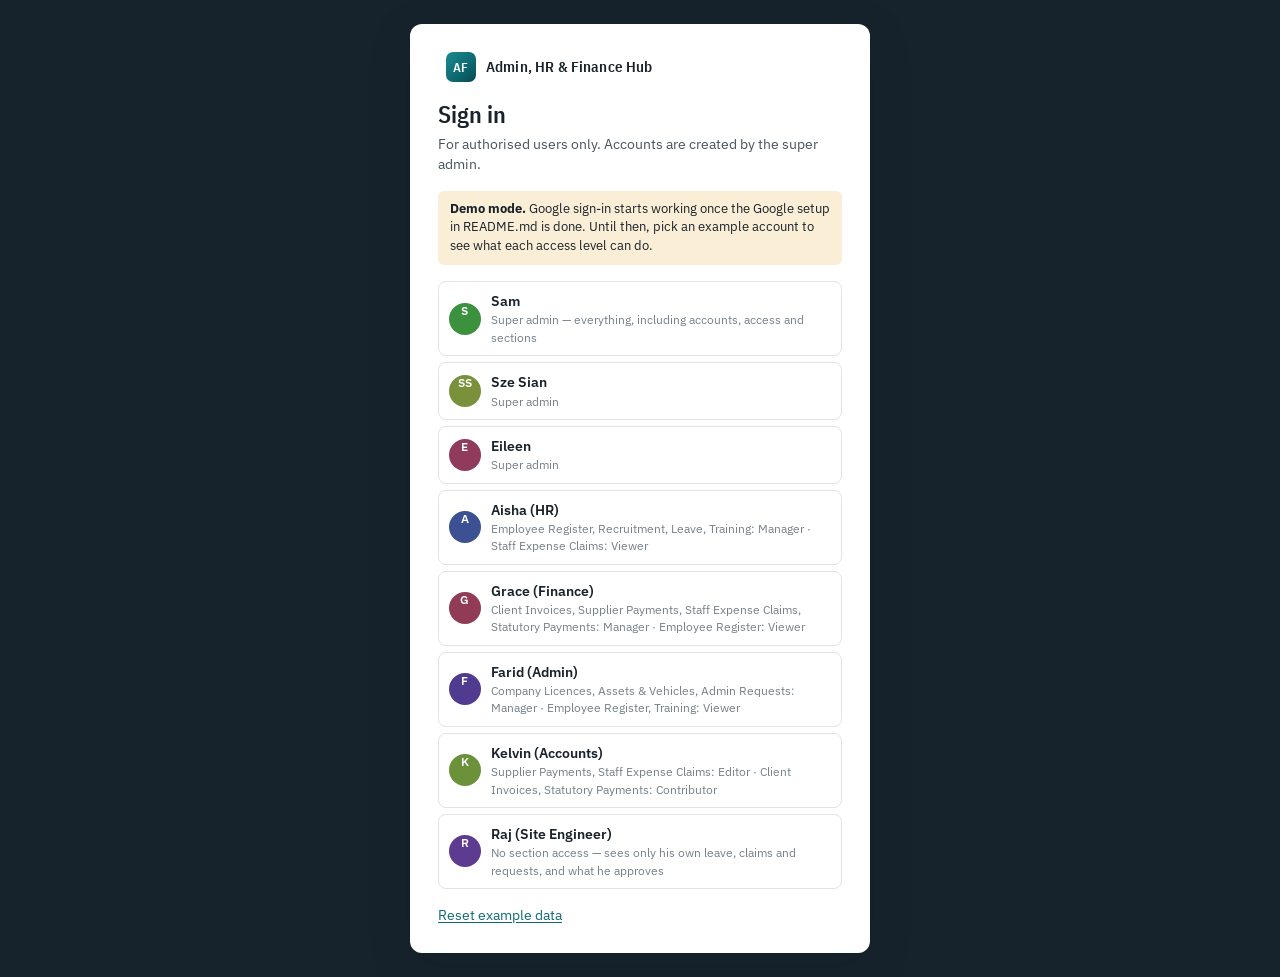
==== index.html @ f68fc32e "Admin, HR & Finance Hub: staff, leave, training, licences, assets, invoices, payments, claims and st" ====
<!doctype html>
<html lang="en">
<head>
  <meta charset="utf-8">
  <meta name="viewport" content="width=device-width,initial-scale=1">
  <title>Admin, HR &amp; Finance Hub</title>
  <meta name="description" content="Company licences, assets, staff records, leave, training, client invoices, supplier payments, expense claims and statutory payments in one place.">
  <link rel="preconnect" href="https://fonts.googleapis.com">
  <link rel="preconnect" href="https://fonts.gstatic.com" crossorigin>
  <link rel="stylesheet" href="https://fonts.googleapis.com/css2?family=IBM+Plex+Mono:wght@500&family=IBM+Plex+Sans+Condensed:wght@500;600&family=IBM+Plex+Sans:wght@400;500;600&display=swap">
  <link rel="stylesheet" href="assets/style.css?v=1">
</head>
<body>
  <div id="app">
    <div class="boot">Loading Admin, HR &amp; Finance Hub…</div>
  </div>
  <div id="drawer" class="drawer" hidden></div>
  <div id="toast" class="toast" role="status" aria-live="polite" hidden></div>
  <noscript>Admin, HR &amp; Finance Hub needs JavaScript turned on.</noscript>

  <script src="config.js?v=1"></script>
  <script src="assets/core.js?v=1"></script>
  <script src="assets/templates.js?v=1"></script>
  <script src="assets/archive.js?v=1"></script>
  <script src="assets/api.js?v=1"></script>
  <script src="assets/app.js?v=1"></script>
</body>
</html>
---- assets/style.css ----
/* Layout: dark slate sidebar + pale steel workspace; dense, scannable boards and tables. */
:root {
  --bg: #f2f4f3;
  --surface: #ffffff;
  --surface-2: #f7f8f7;
  --line: #e0e4e2;
  --line-strong: #c6ccc9;
  --ink: #18222a;
  --ink-2: #47545e;
  --ink-3: #75818a;
  --accent: #0e6b73;
  --accent-ink: #ffffff;
  --accent-soft: #dcf0f1;
  --ok: #2c7a4b;
  --ok-soft: #e1f1e7;
  --warn: #a96300;
  --warn-soft: #fbeed6;
  --crit: #b1271f;
  --crit-soft: #f9e0dd;
  --side: #17232c;
  --side-2: #22313c;
  --side-ink: #b9c6cf;
  --side-hi: #ffffff;
  /* option colours: strong (text / fills) and soft (chip backgrounds) */
  --gray: #66727b; --gray-soft: #eceeed;
  --blue: #2a6aa0; --blue-soft: #e1ecf6;
  --teal: #1f7f7a; --teal-soft: #ddf1ef;
  --green: #2c7a4b; --green-soft: #e1f1e7;
  --amber: #a96300; --amber-soft: #fbeed6;
  --red: #b1271f; --red-soft: #f9e0dd;
  --purple: #6b4aa3; --purple-soft: #ece6f6;
  --shadow: 0 1px 2px rgba(16, 28, 38, .07), 0 1px 1px rgba(16, 28, 38, .04);
  --shadow-lg: 0 12px 40px rgba(16, 28, 38, .22);
  --font: "IBM Plex Sans", "Segoe UI", system-ui, -apple-system, sans-serif;
  --cond: "IBM Plex Sans Condensed", "IBM Plex Sans", "Arial Narrow", system-ui, sans-serif;
  --mono: "IBM Plex Mono", ui-monospace, Consolas, monospace;
  --r: 8px;
  color-scheme: light;
}
@media (prefers-color-scheme: dark) {
  :root {
    --bg: #11171c;
    --surface: #182128;
    --surface-2: #1d272f;
    --line: #2a3640;
    --line-strong: #3a4853;
    --ink: #e3e9ed;
    --ink-2: #a8b4bd;
    --ink-3: #7b8892;
    --accent: #5cc3c9;
    --accent-ink: #062426;
    --accent-soft: #123538;
    --ok: #6cc28f;
    --ok-soft: #17301f;
    --warn: #e3aa4c;
    --warn-soft: #34280f;
    --crit: #f08b81;
    --crit-soft: #3b1d1a;
    --side: #0c1216;
    --side-2: #17222a;
    --side-ink: #9eadb8;
    --side-hi: #ffffff;
    --gray: #a3adb5; --gray-soft: #262f36;
    --blue: #7fb3e0; --blue-soft: #1a2c3c;
    --teal: #6fcbc4; --teal-soft: #15302e;
    --green: #6cc28f; --green-soft: #17301f;
    --amber: #e3aa4c; --amber-soft: #34280f;
    --red: #f08b81; --red-soft: #3b1d1a;
    --purple: #b9a0e6; --purple-soft: #2a2238;
    --shadow: 0 1px 2px rgba(0, 0, 0, .35);
    --shadow-lg: 0 12px 40px rgba(0, 0, 0, .55);
    color-scheme: dark;
  }
}

* { box-sizing: border-box; }
html, body { margin: 0; }
body {
  background: var(--bg);
  color: var(--ink);
  font: 14px/1.45 var(--font);
  -webkit-font-smoothing: antialiased;
}
[hidden] { display: none !important; }
a { color: var(--accent); }
button, input, select, textarea { font: inherit; color: inherit; }
:focus-visible { outline: 2px solid var(--accent); outline-offset: 2px; }
h1, h2, h3 { text-wrap: balance; margin: 0; }
.boot { padding: 48px 24px; color: var(--ink-3); }
.muted { color: var(--ink-3); }
.grow { flex: 1 1 auto; }

/* ---------- shell ---------- */
.shell { display: grid; grid-template-columns: 236px minmax(0, 1fr); min-height: 100vh; }
.side {
  background: var(--side); color: var(--side-ink); display: flex; flex-direction: column;
  position: sticky; top: 0; height: 100vh; padding: 18px 12px; gap: 16px; overflow-y: auto;
}
.brand { display: flex; align-items: center; gap: 10px; padding: 0 8px; }
.mark {
  width: 30px; height: 30px; border-radius: 7px; flex: none;
  background: linear-gradient(135deg, #1a8a92, #0e6b73 55%, #08494f);
  display: grid; place-items: center; color: #fff; font: 600 13px var(--cond); letter-spacing: .04em;
}
.brand b { display: block; color: var(--side-hi); font: 600 15px/1.2 var(--cond); letter-spacing: .01em; }
.brand small { display: block; font-size: 11px; letter-spacing: .08em; text-transform: uppercase; color: var(--side-ink); opacity: .8; }
.nav { display: flex; flex-direction: column; gap: 2px; }
.nav-h { font: 600 10.5px var(--cond); letter-spacing: .12em; text-transform: uppercase; color: var(--side-ink); opacity: .65; padding: 12px 10px 4px; }
.nav a {
  display: flex; align-items: center; gap: 10px; padding: 7px 10px; border-radius: 6px;
  color: var(--side-ink); text-decoration: none; font-weight: 500; min-width: 0;
}
.nav a .lbl { white-space: nowrap; overflow: hidden; text-overflow: ellipsis; }
.nav a:hover { background: var(--side-2); color: var(--side-hi); }
.nav a.on { background: var(--side-2); color: var(--side-hi); box-shadow: inset 2px 0 0 #9a7fd0; }
.nav svg { width: 17px; height: 17px; flex: none; stroke: currentColor; fill: none; stroke-width: 1.7; stroke-linecap: round; stroke-linejoin: round; }
.nav .count { margin-left: auto; font: 500 11px var(--mono); background: #8a2a22; color: #fff; padding: 1px 6px; border-radius: 9px; }
.smark { width: 18px; height: 18px; border-radius: 4px; flex: none; display: inline-grid; place-items: center; color: #fff; font: 600 10.5px var(--cond); vertical-align: -4px; }
.side-foot { margin-top: auto; display: flex; flex-direction: column; gap: 10px; padding: 0 6px; }
.me { display: flex; align-items: center; gap: 9px; min-width: 0; }
.me .who { min-width: 0; }
.me b { display: block; color: var(--side-hi); font-weight: 500; white-space: nowrap; overflow: hidden; text-overflow: ellipsis; }
.me small { display: block; font-size: 11px; white-space: nowrap; overflow: hidden; text-overflow: ellipsis; }
.side-foot .links { display: flex; gap: 12px; font-size: 12.5px; }
.side-foot .links button { background: none; border: 0; padding: 0; color: var(--side-ink); cursor: pointer; text-decoration: underline; text-underline-offset: 3px; }
.side-foot .links button:hover { color: var(--side-hi); }

.main { min-width: 0; padding: 22px 28px 48px; display: flex; flex-direction: column; gap: 16px; }
.banner {
  background: var(--warn-soft); color: var(--ink); border: 1px solid color-mix(in srgb, var(--warn) 35%, transparent);
  border-radius: var(--r); padding: 8px 12px; display: flex; flex-wrap: wrap; gap: 6px 14px; align-items: center; font-size: 13px;
}
.banner b { color: var(--warn); }
.banner button { background: none; border: 0; padding: 0; color: var(--accent); cursor: pointer; text-decoration: underline; font-size: 13px; }

/* ---------- headers, toolbars, buttons ---------- */
.head { display: flex; flex-wrap: wrap; align-items: flex-end; justify-content: space-between; gap: 12px; }
.head h1 { font: 600 24px/1.15 var(--cond); letter-spacing: .005em; }
.head .sub { color: var(--ink-3); margin-top: 3px; max-width: 75ch; }
.crumb { font-size: 12.5px; color: var(--ink-3); margin-bottom: 4px; }
.crumb a { color: var(--ink-3); }
.toolbar { display: flex; flex-wrap: wrap; gap: 8px; align-items: center; }
.toolbar .grow { flex: 1 1 220px; }
.toolbar select, .toolbar input[type=search] {
  height: 34px; border: 1px solid var(--line-strong); background: var(--surface); border-radius: 6px; padding: 0 10px; min-width: 0;
}
.toolbar input[type=search] { width: 100%; }
.btn {
  height: 34px; padding: 0 14px; border-radius: 6px; border: 1px solid var(--line-strong); background: var(--surface);
  font-weight: 500; cursor: pointer; display: inline-flex; align-items: center; gap: 6px; white-space: nowrap; text-decoration: none; color: var(--ink);
}
.btn:hover { border-color: var(--ink-3); }
.btn.primary { background: var(--accent); border-color: var(--accent); color: var(--accent-ink); }
.btn.primary:hover { filter: brightness(1.08); }
.btn.danger { color: var(--crit); border-color: color-mix(in srgb, var(--crit) 45%, transparent); }
.btn.danger.armed { background: var(--crit); color: #fff; }
.btn:disabled { opacity: .55; cursor: default; }
.btn.sm { height: 28px; padding: 0 10px; font-size: 13px; }
.ibtn { width: 26px; height: 26px; border-radius: 5px; border: 1px solid var(--line); background: var(--surface); cursor: pointer; color: var(--ink-2); padding: 0; }
.ibtn:hover:not(:disabled) { border-color: var(--ink-3); color: var(--ink); }
.ibtn:disabled { opacity: .35; cursor: default; }
.linkbtn { background: none; border: 0; padding: 0; color: var(--accent); cursor: pointer; text-decoration: underline; text-underline-offset: 2px; text-align: left; }
.seg { display: inline-flex; border: 1px solid var(--line-strong); border-radius: 6px; overflow: hidden; }
.seg button { height: 32px; padding: 0 12px; border: 0; background: var(--surface); cursor: pointer; font-weight: 500; color: var(--ink-2); }
.seg button + button { border-left: 1px solid var(--line-strong); }
.seg button.on { background: var(--accent-soft); color: var(--accent); }

/* ---------- chips, avatars, colours ---------- */
.chip {
  display: inline-flex; align-items: center; gap: 4px; height: 20px; padding: 0 7px; border-radius: 4px;
  font-size: 11.5px; font-weight: 500; white-space: nowrap; background: var(--surface-2); color: var(--ink-2); border: 1px solid var(--line);
}
.chip.ok { background: var(--ok-soft); color: var(--ok); border-color: transparent; }
.chip.warn { background: var(--warn-soft); color: var(--warn); border-color: transparent; }
.chip.crit { background: var(--crit-soft); color: var(--crit); border-color: transparent; }
.chip.info { background: var(--accent-soft); color: var(--accent); border-color: transparent; }
.c-gray { background: var(--gray-soft); color: var(--gray); border-color: transparent; }
.c-blue { background: var(--blue-soft); color: var(--blue); border-color: transparent; }
.c-teal { background: var(--teal-soft); color: var(--teal); border-color: transparent; }
.c-green { background: var(--green-soft); color: var(--green); border-color: transparent; }
.c-amber { background: var(--amber-soft); color: var(--amber); border-color: transparent; }
.c-red { background: var(--red-soft); color: var(--red); border-color: transparent; }
.c-purple { background: var(--purple-soft); color: var(--purple); border-color: transparent; }
.f-gray { background: var(--gray); } .f-blue { background: var(--blue); } .f-teal { background: var(--teal); }
.f-green { background: var(--green); } .f-amber { background: var(--amber); } .f-red { background: var(--red); } .f-purple { background: var(--purple); }
.dot { width: 9px; height: 9px; border-radius: 50%; flex: none; display: inline-block; }
.av {
  width: 24px; height: 24px; border-radius: 50%; flex: none; display: inline-grid; place-items: center;
  color: #fff; font: 600 10.5px var(--font); letter-spacing: .02em;
}
.av.lg { width: 32px; height: 32px; font-size: 12px; }
.avs { display: inline-flex; }
.avs .av { box-shadow: 0 0 0 2px var(--surface); }
.avs .av + .av { margin-left: -6px; }
.av.more { background: var(--line-strong); color: var(--ink); }
.who { display: inline-flex; align-items: center; gap: 6px; }
.pbar { display: inline-block; width: 54px; height: 6px; border-radius: 3px; background: var(--line); overflow: hidden; vertical-align: middle; }
.pbar i { display: block; height: 100%; background: var(--accent); }

/* ---------- dashboard ---------- */
.scards { display: grid; grid-template-columns: repeat(auto-fill, minmax(290px, 1fr)); gap: 14px; }
.scard {
  background: var(--surface); border: 1px solid var(--line); border-radius: var(--r); padding: 14px 16px;
  display: flex; flex-direction: column; gap: 12px; text-decoration: none; color: var(--ink); min-width: 0;
}
.scard:hover { border-color: var(--line-strong); box-shadow: var(--shadow); }
.sc-h { display: flex; align-items: center; gap: 8px; }
.sc-h b { font: 600 16px var(--cond); flex: 1; min-width: 0; white-space: nowrap; overflow: hidden; text-overflow: ellipsis; }
.sc-n { display: grid; grid-template-columns: repeat(3, minmax(0, 1fr)); gap: 8px; }
.sc-t { display: flex; flex-wrap: wrap; gap: 4px 14px; font-size: 12.5px; color: var(--ink-3); }
.sc-t b { color: var(--ink); font-variant-numeric: tabular-nums; }
.kpi { min-width: 0; }
.kpi .v { font: 600 22px/1.15 var(--cond); font-variant-numeric: tabular-nums; white-space: nowrap; overflow: hidden; text-overflow: ellipsis; }
.kpi .v.warn { color: var(--warn); }
.kpi .v.crit { color: var(--crit); }
.kpi .l { font-weight: 500; font-size: 12.5px; margin-top: 2px; }
.kpi .s { font-size: 12px; color: var(--ink-3); }
.segbar { display: flex; height: 8px; border-radius: 4px; overflow: hidden; gap: 2px; }
.segbar i { display: block; min-width: 3px; }
.seglegend { display: flex; flex-wrap: wrap; gap: 3px 12px; font-size: 11.5px; color: var(--ink-3); }
.seglegend i { display: inline-block; width: 8px; height: 8px; border-radius: 2px; margin-right: 5px; }
.grid2 { display: grid; grid-template-columns: minmax(0, 1fr) minmax(0, 1fr); gap: 14px; align-items: start; }
.panel { background: var(--surface); border: 1px solid var(--line); border-radius: var(--r); padding: 14px 16px; display: flex; flex-direction: column; gap: 10px; min-width: 0; }
.panel h2 { font: 600 12px var(--cond); text-transform: uppercase; letter-spacing: .09em; color: var(--ink-3); }
.panel .ph { display: flex; justify-content: space-between; align-items: baseline; gap: 10px; }
.panel .ph a { font-size: 12.5px; }
.alerts { list-style: none; margin: 0; padding: 0; display: flex; flex-direction: column; }
.alerts li { display: grid; grid-template-columns: 4px minmax(0, 1fr) auto; gap: 10px; align-items: center; padding: 8px 0; border-top: 1px solid var(--line); cursor: pointer; }
.alerts li:first-child { border-top: 0; }
.alerts li:hover .at { color: var(--accent); }
.alerts .sev { align-self: stretch; border-radius: 2px; background: var(--warn); }
.alerts .sev.crit { background: var(--crit); }
.alerts .sev.none, .alerts .sev:not(.crit):not(.warn) { background: var(--line); }
.alerts .at { font-weight: 500; white-space: nowrap; overflow: hidden; text-overflow: ellipsis; }
.alerts .am { font-size: 12px; color: var(--ink-3); }
.empty { color: var(--ink-3); padding: 14px 0; }
.empty-state { text-align: center; padding: 36px 16px; color: var(--ink-3); background: var(--surface); border: 1px dashed var(--line-strong); border-radius: var(--r); }
.empty-state b { display: block; color: var(--ink); font-size: 15px; margin-bottom: 4px; }

/* ---------- tables ---------- */
.tablewrap { overflow-x: auto; background: var(--surface); border: 1px solid var(--line); border-radius: var(--r); }
table.t { width: 100%; border-collapse: collapse; font-size: 13px; }
.t th {
  text-align: left; font: 600 11.5px var(--cond); letter-spacing: .07em; text-transform: uppercase; color: var(--ink-3);
  padding: 9px 12px; border-bottom: 1px solid var(--line); white-space: nowrap; background: var(--surface-2);
}
.t td { padding: 8px 12px; border-bottom: 1px solid var(--line); vertical-align: middle; }
.t tr:last-child td { border-bottom: 0; }
.t tbody tr[data-act] { cursor: pointer; }
.t tbody tr[data-act]:hover td { background: var(--surface-2); }
.t .r { text-align: right; font-variant-numeric: tabular-nums; white-space: nowrap; }
.t .nw { white-space: nowrap; }
.t .title { font-weight: 500; min-width: 220px; }
.t tfoot td { font-weight: 600; background: var(--surface-2); border-top: 1px solid var(--line-strong); }
.matrix td, .matrix th { padding: 7px 10px; }
.matrix .sticky { position: sticky; left: 0; background: var(--surface); z-index: 1; box-shadow: 1px 0 0 var(--line); }
.matrix th.sticky { background: var(--surface-2); }
.linkrow { display: flex; gap: 8px; align-items: center; background: none; border: 0; padding: 0; cursor: pointer; text-align: left; }
.linkrow span { display: flex; flex-direction: column; }
.linkrow b { font-weight: 500; }
.linkrow small { color: var(--ink-3); font-size: 11.5px; }
.linkrow:hover b { color: var(--accent); text-decoration: underline; }
.lvl { height: 30px; border: 1px solid var(--line-strong); border-radius: 6px; background: var(--surface); padding: 0 6px; min-width: 118px; }
.lvl-viewer { background: var(--gray-soft); }
.lvl-contributor { background: var(--teal-soft); }
.lvl-editor { background: var(--blue-soft); }
.lvl-manager { background: var(--purple-soft); }
.legend-box { display: flex; flex-wrap: wrap; gap: 6px 18px; font-size: 12.5px; color: var(--ink-3); background: var(--surface); border: 1px solid var(--line); border-radius: var(--r); padding: 10px 14px; }
.legend-box b { color: var(--ink); font-weight: 600; }

/* ---------- boards ---------- */
.board { display: flex; gap: 10px; overflow-x: auto; padding-bottom: 10px; align-items: flex-start; }
.col { flex: 0 0 272px; background: var(--surface-2); border: 1px solid var(--line); border-radius: var(--r); display: flex; flex-direction: column; max-height: calc(100vh - 220px); }
.col.drop-on { border-color: var(--accent); box-shadow: 0 0 0 2px var(--accent-soft); }
.col-h { padding: 10px 12px 8px; display: flex; align-items: center; gap: 7px; border-bottom: 1px solid var(--line); }
.col-h b { font: 600 13px var(--cond); letter-spacing: .02em; }
.col-h .n { font: 500 12px var(--mono); color: var(--ink-3); }
.col-h .sum { margin-left: auto; font-size: 11.5px; color: var(--ink-3); font-variant-numeric: tabular-nums; }
.col-b { padding: 8px; display: flex; flex-direction: column; gap: 8px; overflow-y: auto; min-height: 60px; }
.col-b .none { color: var(--ink-3); font-size: 12px; text-align: center; padding: 10px 0; }
.card {
  background: var(--surface); border: 1px solid var(--line); border-radius: 6px; padding: 9px 10px; box-shadow: var(--shadow);
  display: flex; flex-direction: column; gap: 5px; cursor: pointer;
}
.card:hover { border-color: var(--line-strong); }
.card.dragging { opacity: .45; }
.card[draggable=true] { cursor: grab; }
.card .no { font: 500 11.5px var(--mono); color: var(--ink-3); white-space: nowrap; overflow: hidden; text-overflow: ellipsis; }
.card .tt { font-weight: 500; line-height: 1.35; overflow-wrap: anywhere; }
.card .cl { font-size: 12px; color: var(--ink-3); overflow-wrap: anywhere; }
.card .ft { display: flex; flex-wrap: wrap; gap: 4px; align-items: center; margin-top: 2px; }
.card .ft .sp { flex: 1; }
.card .meta { font-size: 11.5px; color: var(--ink-3); display: inline-flex; align-items: center; gap: 3px; }
.statline { display: flex; flex-wrap: wrap; gap: 6px 18px; font-size: 12.5px; color: var(--ink-3); }
.statline b { color: var(--ink); font-variant-numeric: tabular-nums; }

/* ---------- my work ---------- */
.group h2 { font: 600 13px var(--cond); text-transform: uppercase; letter-spacing: .08em; color: var(--ink-3); margin: 6px 0; }
.group h2.crit { color: var(--crit); }
.list { background: var(--surface); border: 1px solid var(--line); border-radius: var(--r); }
.li { display: grid; grid-template-columns: 22px minmax(0, 1fr) auto; gap: 10px; align-items: center; padding: 9px 12px; border-top: 1px solid var(--line); cursor: pointer; }
.li:first-child { border-top: 0; }
.li:hover b { color: var(--accent); }
.li .tx { min-width: 0; }
.li .tx b { font-weight: 500; display: block; overflow-wrap: anywhere; }
.li .tx small { color: var(--ink-3); font-size: 12px; }
.li .rt { display: flex; gap: 5px; align-items: center; flex-wrap: wrap; justify-content: flex-end; }

/* ---------- customize columns ---------- */
.tfs { display: flex; flex-direction: column; gap: 10px; }
.tf { background: var(--surface); border: 1px solid var(--line); border-radius: var(--r); padding: 12px 14px; display: flex; flex-direction: column; gap: 10px; }
.tf.stage { border-color: color-mix(in srgb, var(--accent) 45%, var(--line)); }
.tf-row { display: flex; flex-wrap: wrap; gap: 10px; align-items: flex-end; }
.tf-row .fld.grow { flex: 1 1 220px; }
.tf-row .fld select { min-width: 190px; }
.tf-n { font: 500 12px var(--mono); color: var(--ink-3); width: 20px; padding-bottom: 9px; }
.tf-act { display: flex; gap: 6px; align-items: center; padding-bottom: 2px; }
.tf-flags { display: flex; flex-wrap: wrap; gap: 6px 18px; padding-left: 30px; }
.mini { display: inline-flex; align-items: center; gap: 6px; font-size: 12.5px; color: var(--ink-2); white-space: nowrap; }
.mini input[type=number] { width: 54px; height: 28px; border: 1px solid var(--line-strong); border-radius: 5px; padding: 0 6px; background: var(--surface); }
.opts { margin-left: 30px; display: flex; flex-direction: column; gap: 6px; border-left: 2px solid var(--line); padding-left: 12px; }
.opts-h { display: flex; flex-wrap: wrap; gap: 4px 12px; font-size: 12px; font-weight: 500; color: var(--ink-2); }
.opts-h .muted { font-weight: 400; }
.opt { display: flex; flex-wrap: wrap; gap: 6px; align-items: center; }
.opt input[type=text] { flex: 1 1 160px; min-width: 0; height: 30px; border: 1px solid var(--line-strong); border-radius: 5px; padding: 0 8px; background: var(--surface); }
.opt select { height: 30px; border: 1px solid var(--line-strong); border-radius: 5px; background: var(--surface); padding: 0 4px; }
.opts > .btn { align-self: flex-start; }

/* ---------- drawer & forms ---------- */
.drawer { position: fixed; inset: 0; z-index: 50; display: flex; justify-content: flex-end; }
.drawer .scrim { position: absolute; inset: 0; background: rgba(10, 18, 24, .38); }
.drawer .pane {
  position: relative; width: min(620px, 100vw); height: 100%; background: var(--surface); box-shadow: var(--shadow-lg);
  display: flex; flex-direction: column; animation: slide .16s ease-out;
}
@keyframes slide { from { transform: translateX(24px); } }
@media (prefers-reduced-motion: reduce) { .drawer .pane { animation: none; } }
.pane-h { display: flex; align-items: flex-start; gap: 10px; padding: 16px 20px 12px; border-bottom: 1px solid var(--line); }
.pane-h .k { font: 600 11.5px var(--cond); text-transform: uppercase; letter-spacing: .09em; color: var(--ink-3); }
.pane-h h2 { font: 600 19px/1.25 var(--cond); overflow-wrap: anywhere; }
.pane-h .x { margin-left: auto; background: none; border: 0; font-size: 22px; line-height: 1; cursor: pointer; color: var(--ink-3); padding: 2px 6px; }
.pane-b { overflow-y: auto; padding: 16px 20px 28px; display: flex; flex-direction: column; gap: 20px; }
.form { display: grid; grid-template-columns: 1fr 1fr; gap: 12px 14px; }
.fld { display: flex; flex-direction: column; gap: 4px; min-width: 0; }
.fld.wide, .form .wide { grid-column: 1 / -1; }
.fld > span { font-size: 12px; font-weight: 500; color: var(--ink-2); }
.fld input:not([type=checkbox]):not([type=radio]), .fld select, .fld textarea {
  border: 1px solid var(--line-strong); background: var(--surface); border-radius: 6px; padding: 7px 9px; width: 100%; min-width: 0;
}
.fld textarea { min-height: 80px; resize: vertical; }
.fld input:disabled, .fld select:disabled, .fld textarea:disabled { background: var(--surface-2); color: var(--ink-2); }
.fld.chk { flex-direction: row; align-items: center; gap: 8px; padding-top: 18px; }
.fld.chk input { width: 16px; height: 16px; }
.form-actions { grid-column: 1 / -1; display: flex; gap: 8px; align-items: center; flex-wrap: wrap; }
.form-actions .sp { flex: 1; }
.pick { border: 1px solid var(--line-strong); border-radius: 6px; background: var(--surface); }
.pick > summary { list-style: none; cursor: pointer; padding: 6px 9px; min-height: 36px; display: flex; flex-wrap: wrap; gap: 5px; align-items: center; }
.pick > summary::-webkit-details-marker { display: none; }
.pick[data-ro] > summary { cursor: default; background: var(--surface-2); }
.pchip { display: inline-flex; align-items: center; gap: 5px; background: var(--surface-2); border: 1px solid var(--line); border-radius: 14px; padding: 1px 8px 1px 1px; font-size: 12.5px; }
.pchip .av { width: 20px; height: 20px; font-size: 9px; }
.pick-b { border-top: 1px solid var(--line); padding: 8px; display: flex; flex-direction: column; gap: 2px; max-height: 240px; overflow-y: auto; }
.pick-b input[type=search] { border: 1px solid var(--line-strong); border-radius: 5px; padding: 5px 8px; margin-bottom: 4px; background: var(--surface); }
.prow { display: flex; align-items: center; gap: 8px; padding: 4px 6px; border-radius: 5px; cursor: pointer; font-size: 13px; }
.prow:hover { background: var(--surface-2); }
.prow small { color: var(--ink-3); margin-left: auto; font-size: 11.5px; }
.acc-list, .tpl-list { display: flex; flex-direction: column; gap: 6px; }
.acc { display: flex; align-items: center; gap: 8px; padding: 6px 8px; border: 1px solid var(--line); border-radius: 6px; }
.acc > span:not(.smark) { flex: 1; font-size: 13px; }
.acc select { width: auto !important; min-width: 140px; }
.tpl { display: flex; gap: 10px; align-items: flex-start; padding: 10px 12px; border: 1px solid var(--line); border-radius: 6px; cursor: pointer; }
.tpl:has(input:checked) { border-color: var(--accent); background: var(--accent-soft); }
.tpl input { margin-top: 3px; }
.tpl b { display: block; font-weight: 600; }
.tpl small { color: var(--ink-3); font-size: 12.5px; }
.sec h3 { font: 600 12px var(--cond); text-transform: uppercase; letter-spacing: .09em; color: var(--ink-3); margin-bottom: 8px; display: flex; justify-content: space-between; align-items: center; gap: 8px; }
.rel { list-style: none; margin: 0; padding: 0; border: 1px solid var(--line); border-radius: 6px; }
.rel li { display: flex; gap: 6px; align-items: center; padding: 7px 10px; border-top: 1px solid var(--line); cursor: pointer; font-size: 13px; }
.rel li:first-child { border-top: 0; }
.rel li span:first-child { flex: 1; min-width: 0; }
.rel li:hover span:first-child { color: var(--accent); }
.files { list-style: none; margin: 0; padding: 0; display: flex; flex-direction: column; gap: 6px; }
.files li { display: flex; flex-wrap: wrap; gap: 8px; align-items: center; font-size: 13px; }
.files small { color: var(--ink-3); white-space: nowrap; }
.thread { display: flex; flex-direction: column; gap: 12px; }
.msg { display: grid; grid-template-columns: 24px minmax(0, 1fr); gap: 9px; }
.msg .bd { min-width: 0; }
.msg .hd { font-size: 12px; color: var(--ink-3); }
.msg .hd b { color: var(--ink); font-weight: 500; }
.msg .tx { white-space: pre-wrap; overflow-wrap: anywhere; }
.msg.log { color: var(--ink-3); font-size: 12.5px; }
.msg.log .dot { width: 24px; height: auto; display: grid; place-items: center; background: none; }
.msg.log .dot::before { content: ""; width: 6px; height: 6px; border-radius: 50%; background: var(--line-strong); }
.composer { display: flex; flex-direction: column; gap: 8px; }
.composer textarea { border: 1px solid var(--line-strong); background: var(--surface); border-radius: 6px; padding: 8px 10px; min-height: 64px; resize: vertical; width: 100%; }
.composer .btn { align-self: flex-end; }

/* ---------- sign-in ---------- */
.signin { min-height: 100vh; display: grid; place-items: center; padding: 24px 16px; background: var(--side); }
.signin .box { background: var(--surface); border-radius: 12px; padding: 28px; width: min(460px, 100%); display: flex; flex-direction: column; gap: 16px; box-shadow: var(--shadow-lg); }
.signin h1 { font: 600 24px var(--cond); }
.signin p { margin: 4px 0 0; color: var(--ink-2); }
.signin .err { background: var(--crit-soft); color: var(--crit); padding: 9px 12px; border-radius: 6px; font-size: 13px; }
.demo-note { background: var(--warn-soft); border-radius: 6px; padding: 9px 12px; font-size: 13px; }
.acct-list { display: flex; flex-direction: column; gap: 6px; }
.acct { display: flex; gap: 10px; align-items: center; text-align: left; padding: 9px 10px; border: 1px solid var(--line); border-radius: 8px; background: var(--surface); cursor: pointer; }
.acct:hover { border-color: var(--accent); background: var(--accent-soft); }
.acct span { display: flex; flex-direction: column; min-width: 0; }
.acct b { font-weight: 600; }
.acct small { color: var(--ink-3); font-size: 12px; }
#gbtn { min-height: 44px; }

/* ---------- toast ---------- */
.toast {
  position: fixed; left: 50%; bottom: 22px; transform: translateX(-50%); z-index: 60; background: var(--ink); color: var(--bg);
  padding: 9px 16px; border-radius: 6px; font-weight: 500; box-shadow: var(--shadow-lg); max-width: calc(100vw - 32px);
}
.toast.err { background: var(--crit); color: #fff; }

/* ---------- responsive ---------- */
@media (max-width: 980px) {
  .grid2 { grid-template-columns: 1fr; }
}
@media (max-width: 860px) {
  .shell { grid-template-columns: 1fr; }
  .side { position: sticky; top: 0; z-index: 20; height: auto; flex-direction: row; align-items: center; padding: 10px 16px; gap: 12px; overflow-x: auto; overflow-y: hidden; }
  .brand > div, .side-foot .links, .me .who, .nav-h { display: none; }
  .brand { padding: 0; }
  .nav { flex-direction: row; }
  .nav a { padding: 7px 9px; white-space: nowrap; }
  .nav a span.lbl { display: none; }
  .nav a.on span.lbl { display: inline; }
  .side-foot { margin: 0 0 0 auto; padding: 0; }
  .main { padding: 16px 16px 40px; }
  .col { max-height: none; }
  .tf-flags, .opts { padding-left: 0; margin-left: 0; }
}
@media (max-width: 520px) {
  .form { grid-template-columns: 1fr; }
  .head h1 { font-size: 21px; }
  .tf-row .fld select { min-width: 0; }
  .tf-n { display: none; }
}

/* ---------- filter & sort ---------- */
.btn.on { border-color: var(--accent); color: var(--accent); background: var(--accent-soft); }
.sortbox { display: inline-flex; align-items: center; gap: 6px; font-size: 12.5px; color: var(--ink-3); }
.sortbox .ibtn { width: 34px; height: 34px; }
.fpanel { background: var(--surface); border: 1px solid var(--line); border-radius: var(--r); padding: 10px 12px; display: flex; flex-direction: column; gap: 8px; }
.frule { display: flex; flex-wrap: wrap; gap: 6px; align-items: center; }
.frule .fw { width: 46px; font-size: 12.5px; color: var(--ink-3); font-weight: 500; }
.frule select, .frule input { height: 32px; border: 1px solid var(--line-strong); border-radius: 6px; background: var(--surface); padding: 0 8px; min-width: 0; }
.frule input[type=text] { flex: 1 1 180px; max-width: 320px; }
.frow { display: flex; flex-wrap: wrap; gap: 12px; align-items: center; font-size: 12.5px; }
.thsort { background: none; border: 0; padding: 0; font: inherit; color: inherit; letter-spacing: inherit; text-transform: inherit; cursor: pointer; white-space: nowrap; }
.thsort:hover, .thsort.on { color: var(--accent); }
.banner.info { background: var(--accent-soft); border-color: color-mix(in srgb, var(--accent) 30%, transparent); }

/* ---------- calendar ---------- */
.ctitle { font: 600 16px var(--cond); }
.clegend { display: flex; flex-wrap: wrap; gap: 4px 14px; font-size: 12px; color: var(--ink-3); }
.clegend i { display: inline-block; width: 10px; height: 10px; border-radius: 3px; margin-right: 5px; vertical-align: -1px; background: hsl(var(--h) 45% 45%); }
.clegend i.lg-late { background: var(--crit); }
.clegend i.lg-done { background: var(--line-strong); }
.cgrid { background: var(--surface); border: 1px solid var(--line); border-radius: var(--r); overflow: hidden; }
.cdow, .cdays { display: grid; grid-template-columns: repeat(7, minmax(0, 1fr)); }
.cdow span { padding: 7px 8px; font: 600 11.5px var(--cond); letter-spacing: .08em; text-transform: uppercase; color: var(--ink-3); background: var(--surface-2); border-bottom: 1px solid var(--line); }
.cday { min-height: 112px; border-right: 1px solid var(--line); border-bottom: 1px solid var(--line); padding: 4px; display: flex; flex-direction: column; gap: 3px; min-width: 0; }
.cday:nth-child(7n) { border-right: 0; }
.cday.out { background: var(--surface-2); }
.cday.out .cnum { color: var(--ink-3); }
.cnum { align-self: flex-start; background: none; border: 0; padding: 2px 6px; border-radius: 10px; font: 500 12px var(--font); cursor: pointer; color: var(--ink-2); font-variant-numeric: tabular-nums; }
.cnum:hover { background: var(--surface-2); }
.cday.today .cnum { background: var(--accent); color: var(--accent-ink); }
.ev {
  display: flex; flex-wrap: wrap; align-items: baseline; gap: 0 5px; width: 100%; text-align: left; cursor: pointer;
  border: 0; border-left: 3px solid hsl(var(--h) 45% 45%); background: hsl(var(--h) 45% 45% / .12);
  border-radius: 4px; padding: 2px 6px; font-size: 12px; line-height: 1.35; color: var(--ink); min-width: 0;
}
.ev:hover { background: hsl(var(--h) 45% 45% / .22); }
.ev .evt { font: 500 11px var(--mono); color: var(--ink-2); }
.ev .evn { flex: 1 1 0; min-width: 0; white-space: nowrap; overflow: hidden; text-overflow: ellipsis; }
.ev .evs { flex-basis: 100%; font-size: 11.5px; color: var(--ink-3); white-space: nowrap; overflow: hidden; text-overflow: ellipsis; }
.ev.late { border-left-color: var(--crit); background: var(--crit-soft); }
.ev.done { opacity: .55; }
.ev.done .evn { text-decoration: line-through; }
.more { background: none; border: 0; padding: 0 6px; text-align: left; font-size: 11.5px; color: var(--accent); cursor: pointer; }
.cweek { display: grid; grid-template-columns: repeat(7, minmax(0, 1fr)); gap: 8px; }
.wday { background: var(--surface); border: 1px solid var(--line); border-radius: var(--r); padding: 8px; display: flex; flex-direction: column; gap: 5px; min-height: 220px; min-width: 0; }
.wday.today { border-color: var(--accent); }
.wday .wh { font-size: 12.5px; color: var(--ink-3); padding-bottom: 4px; border-bottom: 1px solid var(--line); }
.wday .wh b { color: var(--ink); }
.wday .ev .evn { white-space: normal; }
.wday .none { color: var(--ink-3); font-size: 12px; }
.agenda { display: flex; flex-direction: column; gap: 12px; }
.aday { background: var(--surface); border: 1px solid var(--line); border-radius: var(--r); padding: 10px 12px; display: flex; flex-direction: column; gap: 5px; }
.aday .ah { font: 600 13px var(--cond); color: var(--ink-2); }
.aday .ah.now { color: var(--accent); }
.aday .ah.crit { color: var(--crit); }
.aday .ev { padding: 5px 8px; font-size: 13px; }
.aday .ev .evn { white-space: normal; }
@media (max-width: 980px) {
  .cweek { grid-template-columns: 1fr; }
  .wday { min-height: 0; }
}
@media (max-width: 640px) {
  .cday { min-height: 64px; padding: 2px; }
  .cday .ev .evt { display: none; }
  .cday .ev { padding: 1px 3px; font-size: 10.5px; }
  .cdow span { padding: 6px 2px; text-align: center; letter-spacing: 0; }
}

/* ---------- export menu ---------- */
.menu { position: relative; }
.menu > summary { list-style: none; }
.menu > summary::-webkit-details-marker { display: none; }
.menu > summary::after { content: "▾"; font-size: 11px; margin-left: 2px; }
.menu-b {
  position: absolute; right: 0; top: calc(100% + 6px); z-index: 30; width: 270px; background: var(--surface);
  border: 1px solid var(--line-strong); border-radius: var(--r); box-shadow: var(--shadow-lg); padding: 6px; display: flex; flex-direction: column; gap: 2px;
}
.menu-b button { display: flex; flex-direction: column; align-items: flex-start; gap: 1px; text-align: left; background: none; border: 0; border-radius: 6px; padding: 8px 10px; cursor: pointer; }
.menu-b button:hover:not(:disabled) { background: var(--accent-soft); }
.menu-b button:disabled { opacity: .6; cursor: wait; }
.menu-b b { font-weight: 600; }
.menu-b small, .menu-b p { font-size: 12px; color: var(--ink-3); }
.menu-b p { margin: 4px 10px 4px; border-top: 1px solid var(--line); padding-top: 8px; }
@media (max-width: 520px) { .menu-b { right: auto; left: 0; } }

/* ---------- global search ---------- */
.gs-btn {
  display: flex; align-items: center; gap: 9px; margin: 0 2px; padding: 7px 10px; border-radius: 6px; border: 1px solid var(--side-2);
  background: rgba(255, 255, 255, .04); color: var(--side-ink); cursor: pointer; font-weight: 500; text-align: left;
}
.gs-btn:hover { color: var(--side-hi); border-color: #3a4c58; }
.gs-btn svg, .gs-in svg { width: 16px; height: 16px; flex: none; stroke: currentColor; fill: none; stroke-width: 2; stroke-linecap: round; }
.gs-btn .lbl { flex: 1; }
.gs-btn kbd { font: 500 10.5px var(--mono); border: 1px solid #3a4c58; border-radius: 4px; padding: 1px 5px; opacity: .8; }
.gsearch { position: fixed; inset: 0; z-index: 70; display: flex; justify-content: center; align-items: flex-start; padding: 8vh 16px 16px; }
.gsearch .scrim { position: absolute; inset: 0; background: rgba(10, 18, 24, .45); }
.gs-box { position: relative; width: min(680px, 100%); max-height: 78vh; background: var(--surface); border-radius: 12px; box-shadow: var(--shadow-lg); display: flex; flex-direction: column; overflow: hidden; }
.gs-in { display: flex; align-items: center; gap: 10px; padding: 12px 14px; border-bottom: 1px solid var(--line); color: var(--ink-3); }
.gs-in input { flex: 1; min-width: 0; border: 0; outline: 0; background: none; font-size: 16px; color: var(--ink); }
.gs-in .x { background: none; border: 0; font-size: 22px; cursor: pointer; color: var(--ink-3); }
.gs-res { overflow-y: auto; padding: 6px; }
.gs-h { font: 600 11px var(--cond); letter-spacing: .1em; text-transform: uppercase; color: var(--ink-3); padding: 10px 10px 4px; }
.gs-row { display: flex; align-items: center; gap: 10px; width: 100%; text-align: left; background: none; border: 0; border-radius: 7px; padding: 8px 10px; cursor: pointer; color: var(--ink); }
.gs-row.on, .gs-row:hover { background: var(--accent-soft); }
.gs-t { flex: 1; min-width: 0; display: flex; flex-direction: column; }
.gs-t b { font-weight: 500; overflow: hidden; text-overflow: ellipsis; white-space: nowrap; }
.gs-t small { color: var(--ink-3); font-size: 12px; overflow: hidden; text-overflow: ellipsis; white-space: nowrap; }
.gs-row mark { background: color-mix(in srgb, var(--amber) 30%, transparent); color: inherit; border-radius: 2px; padding: 0 1px; }
.gs-empty { color: var(--ink-3); padding: 18px 12px; font-size: 13px; }
.gs-foot { border-top: 1px solid var(--line); padding: 8px 14px; font-size: 11.5px; color: var(--ink-3); }
@media (max-width: 860px) { .gs-btn { margin: 0; } .gs-btn .lbl, .gs-btn kbd { display: none; } }

/* ---------- item: share link & full screen ---------- */
.pane-tools { margin-left: auto; display: flex; align-items: center; gap: 6px; flex-wrap: wrap; justify-content: flex-end; }
.pane-tools .x { margin-left: 2px; }
.sharebox { display: flex; flex-wrap: wrap; gap: 6px 10px; align-items: center; padding: 8px 20px; background: var(--accent-soft); font-size: 12.5px; color: var(--ink-2); }
.sharebox input { flex: 1 1 280px; min-width: 0; border: 1px solid var(--line-strong); border-radius: 5px; padding: 5px 8px; background: var(--surface); font: 12.5px var(--mono); }
.pb-main, .pb-side { display: flex; flex-direction: column; gap: 20px; min-width: 0; }
.drawer.full .pane { width: 100vw; animation: none; }
.drawer.full .pane-h, .drawer.full .sharebox { padding-left: max(20px, calc((100vw - 1280px) / 2)); padding-right: max(20px, calc((100vw - 1280px) / 2)); }
.drawer.full .pane-b { display: grid; grid-template-columns: minmax(0, 1.25fr) minmax(0, 1fr); gap: 28px; align-items: start; padding-left: max(20px, calc((100vw - 1280px) / 2)); padding-right: max(20px, calc((100vw - 1280px) / 2)); }
.drawer.full .pb-side { position: sticky; top: 0; }
@media (max-width: 900px) { .drawer.full .pane-b { display: flex; } }

/* ---------- team performance ---------- */
.perf-kpis { grid-template-columns: repeat(auto-fill, minmax(180px, 1fr)); }
.perf-kpis .panel { padding: 12px 14px; }
.t.perf td { padding: 7px 10px; }
.t.perf .segbar { height: 10px; }
.side-foot .links a { color: var(--side-ink); text-decoration: underline; text-underline-offset: 3px; }
.side-foot .links a:hover { color: var(--side-hi); }

/* ---------- archive / restore ---------- */
.arc-sum { display: flex; flex-wrap: wrap; gap: 6px 16px; padding: 10px 12px; border: 1px solid var(--line); border-radius: 6px; background: var(--surface-2); font-size: 13px; }
.arc-sum b { font-variant-numeric: tabular-nums; }
.banner.danger { background: var(--crit-soft); border-color: color-mix(in srgb, var(--crit) 35%, transparent); }
.banner.danger b { color: var(--crit); }
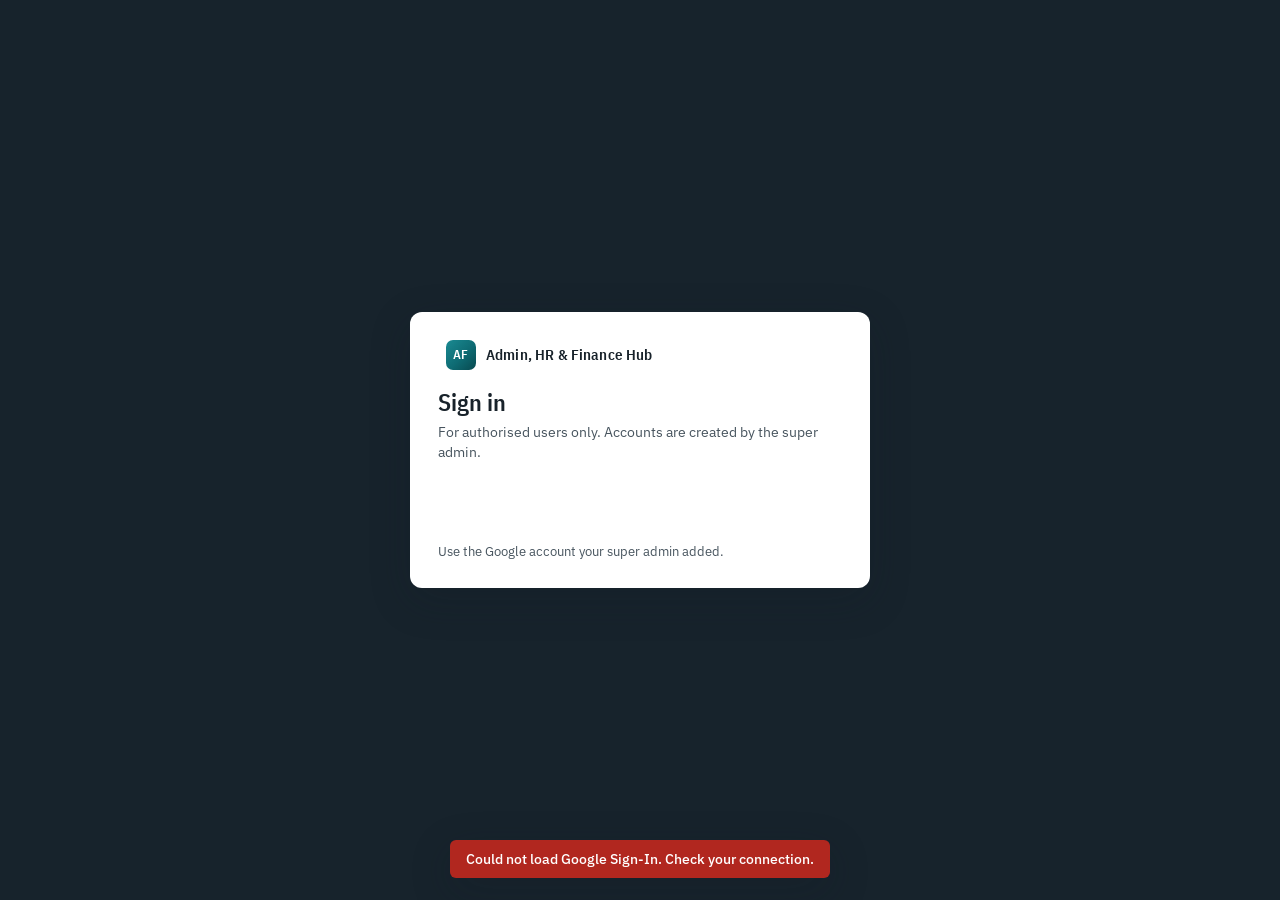
==== commit 5ab0b96b: "Connect the live site to the AHF Hub Google backend Co-Authored-By: Claude Opus 5.5 <noreply@anthrop" ====
--- a/index.html
+++ b/index.html
@@ -18,7 +18,7 @@
   <div id="toast" class="toast" role="status" aria-live="polite" hidden></div>
   <noscript>Admin, HR &amp; Finance Hub needs JavaScript turned on.</noscript>
 
-  <script src="config.js?v=1"></script>
+  <script src="config.js?v=2"></script>
   <script src="assets/core.js?v=1"></script>
   <script src="assets/templates.js?v=1"></script>
   <script src="assets/archive.js?v=1"></script>
